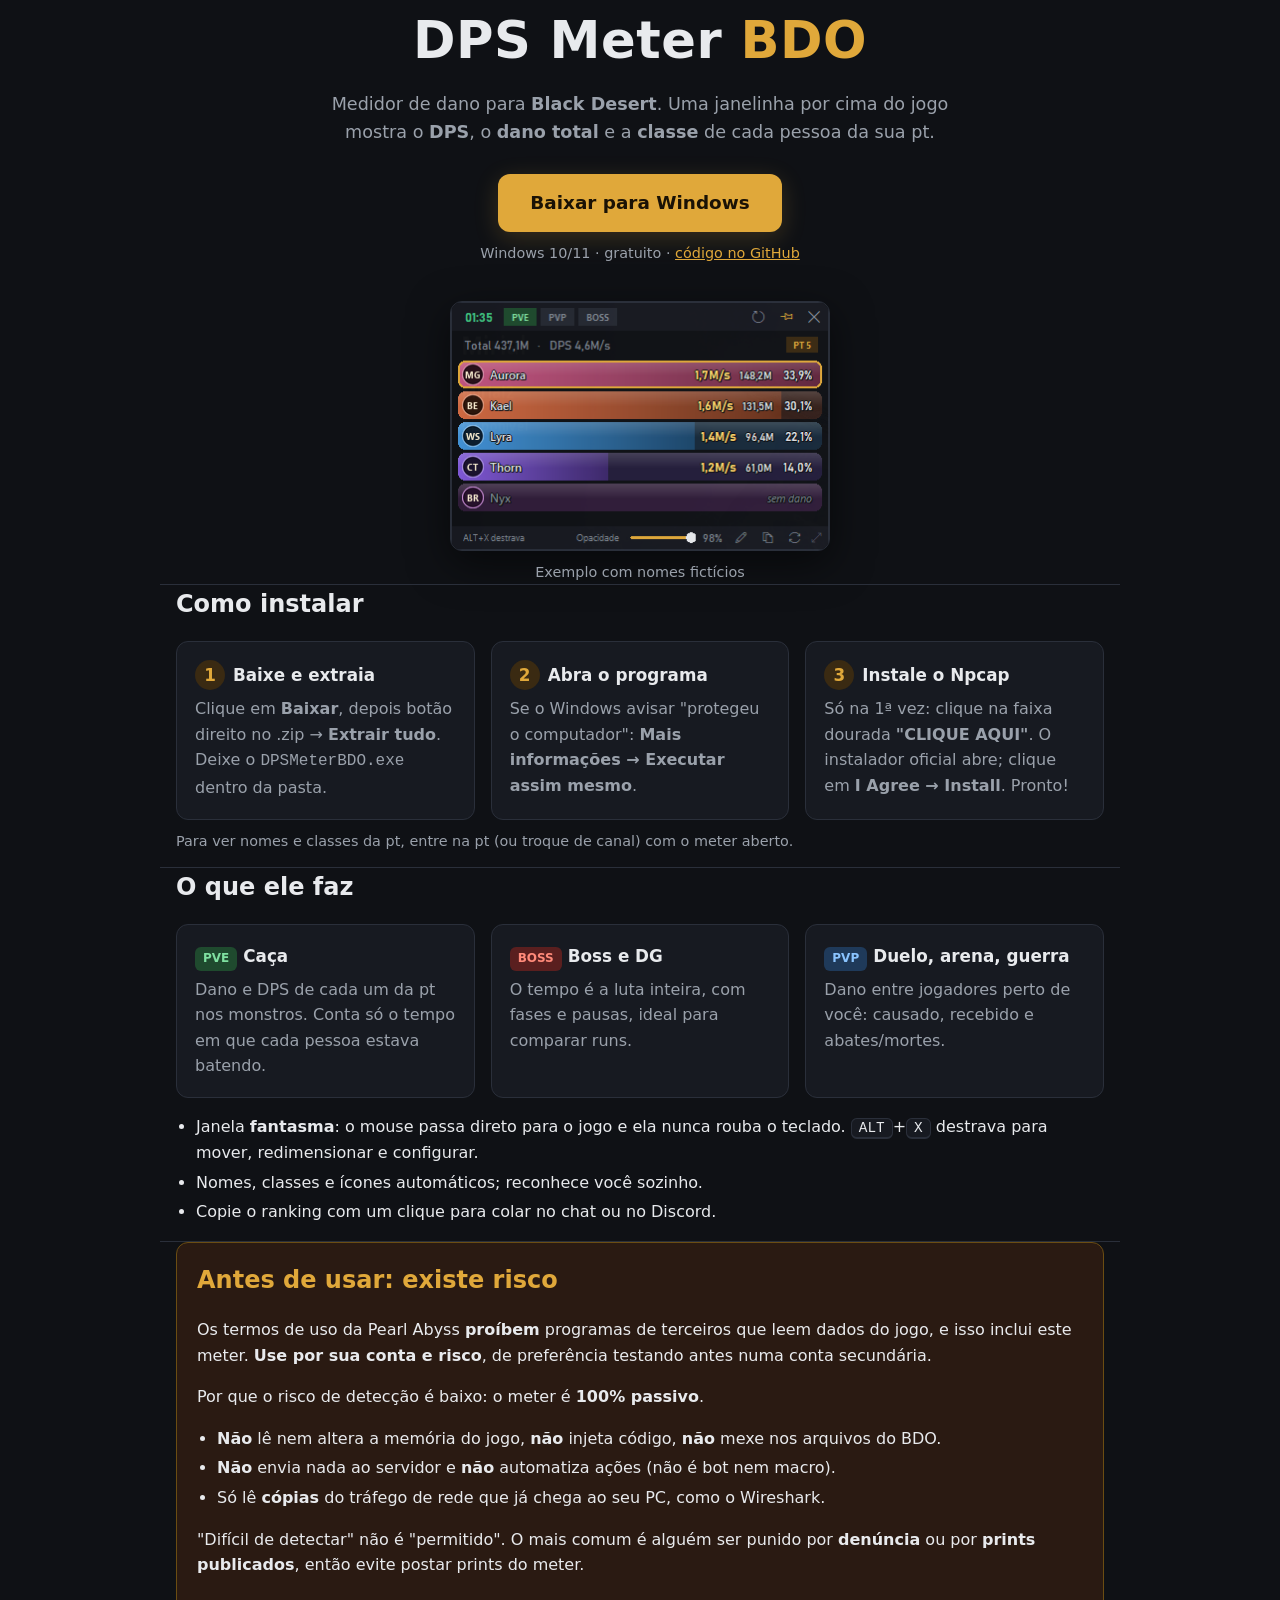
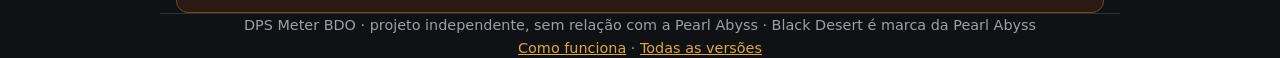
==== docs/index.html @ 796b8f1c "DPS Meter BDO: medidor de dano para Black Desert Meter passivo (só lê o tráfego de rede via Npcap) c" ====
<!doctype html>
<html lang="pt-BR">
<head>
<meta charset="utf-8">
<meta name="viewport" content="width=device-width, initial-scale=1">
<title>DPS Meter BDO</title>
<meta name="description" content="Medidor de dano (DPS meter) para Black Desert: veja o dano e o DPS de cada pessoa da sua pt.">
<style>
  :root {
    --bg: #0f1115; --panel: #171a21; --line: #2a2f3a; --fg: #e8eaed; --muted: #9aa1ab;
    --gold: #e0a83a; --gold-soft: #3a2a12; --red: #ff8a7a; --green: #7fe0a0; --blue: #8ac4ff;
  }
  * { box-sizing: border-box; }
  body { margin: 0; background: var(--bg); color: var(--fg); font: 16px/1.6 "Segoe UI", system-ui, sans-serif; }
  a { color: var(--gold); }
  .wrap { max-width: 960px; margin: 0 auto; padding: 0 16px; }
  header { padding: 56px 0 32px; text-align: center; }
  h1 { font-size: clamp(2rem, 6vw, 3.2rem); margin: 0 0 8px; letter-spacing: .5px; }
  h1 span { color: var(--gold); }
  .tag { color: var(--muted); font-size: 1.1rem; margin: 0 auto 28px; max-width: 620px; }
  .btn { display: inline-block; background: var(--gold); color: #1a1205; font-weight: 700; font-size: 1.15rem;
         padding: 14px 32px; border-radius: 12px; text-decoration: none; box-shadow: 0 6px 24px #e0a83a33; }
  .btn:hover { filter: brightness(1.08); }
  .small { color: var(--muted); font-size: .9rem; margin-top: 10px; }
  .shot { display: block; margin: 36px auto 0; max-width: 100%; border-radius: 12px;
          border: 1px solid var(--line); box-shadow: 0 12px 40px #0008; }
  section { padding: 36px 0; border-top: 1px solid var(--line); }
  h2 { font-size: 1.5rem; margin: 0 0 18px; }
  .steps { display: grid; grid-template-columns: repeat(auto-fit, minmax(240px, 1fr)); gap: 16px; }
  .card { background: var(--panel); border: 1px solid var(--line); border-radius: 12px; padding: 18px; }
  .card b.n { display: inline-grid; place-items: center; width: 30px; height: 30px; border-radius: 50%;
              background: var(--gold-soft); color: var(--gold); margin-right: 8px; }
  .card h3 { margin: 0 0 6px; font-size: 1.05rem; }
  .card p { margin: 0; color: var(--muted); }
  .pill { display: inline-block; font-size: .75rem; font-weight: 700; padding: 2px 8px; border-radius: 6px; margin-right: 6px; }
  .pve { background: #1f4a2e; color: var(--green); } .pvp { background: #1f3a5a; color: var(--blue); }
  .boss { background: #5a1f1f; color: var(--red); }
  .warn { background: #2a1a12; border: 1px solid #6b4d12; border-radius: 12px; padding: 18px 20px; }
  .warn h2 { color: var(--gold); }
  ul { padding-left: 20px; } li { margin: 4px 0; }
  kbd { background: var(--panel); border: 1px solid var(--line); border-bottom-width: 2px; border-radius: 6px;
        padding: 1px 7px; font-size: .9em; }
  footer { padding: 28px 0 48px; color: var(--muted); font-size: .9rem; text-align: center; border-top: 1px solid var(--line); }
</style>
</head>
<body>
<header class="wrap">
  <h1>DPS Meter <span>BDO</span></h1>
  <p class="tag">Medidor de dano para <b>Black Desert</b>. Uma janelinha por cima do jogo mostra o
    <b>DPS</b>, o <b>dano total</b> e a <b>classe</b> de cada pessoa da sua pt.</p>
  <a class="btn" href="https://github.com/Lucas-Amaralz/DPS-Meter-BDO/releases/latest/download/DPS-Meter-BDO.zip">Baixar para Windows</a>
  <div class="small">Windows 10/11 · gratuito · <a href="https://github.com/Lucas-Amaralz/DPS-Meter-BDO">código no GitHub</a></div>
  <img class="shot" src="img/meter.png" alt="Janela do DPS Meter BDO com o dano de cada jogador (exemplo)" width="380" height="250">
  <div class="small">Exemplo com nomes fictícios</div>
</header>

<section class="wrap">
  <h2>Como instalar</h2>
  <div class="steps">
    <div class="card"><h3><b class="n">1</b>Baixe e extraia</h3>
      <p>Clique em <b>Baixar</b>, depois botão direito no .zip → <b>Extrair tudo</b>. Deixe o
        <code>DPSMeterBDO.exe</code> dentro da pasta.</p></div>
    <div class="card"><h3><b class="n">2</b>Abra o programa</h3>
      <p>Se o Windows avisar "protegeu o computador": <b>Mais informações → Executar assim mesmo</b>.</p></div>
    <div class="card"><h3><b class="n">3</b>Instale o Npcap</h3>
      <p>Só na 1ª vez: clique na faixa dourada <b>"CLIQUE AQUI"</b>. O instalador oficial abre; clique em
        <b>I Agree → Install</b>. Pronto!</p></div>
  </div>
  <p class="small">Para ver nomes e classes da pt, entre na pt (ou troque de canal) com o meter aberto.</p>
</section>

<section class="wrap">
  <h2>O que ele faz</h2>
  <div class="steps">
    <div class="card"><h3><span class="pill pve">PVE</span>Caça</h3>
      <p>Dano e DPS de cada um da pt nos monstros. Conta só o tempo em que cada pessoa estava batendo.</p></div>
    <div class="card"><h3><span class="pill boss">BOSS</span>Boss e DG</h3>
      <p>O tempo é a luta inteira, com fases e pausas, ideal para comparar runs.</p></div>
    <div class="card"><h3><span class="pill pvp">PVP</span>Duelo, arena, guerra</h3>
      <p>Dano entre jogadores perto de você: causado, recebido e abates/mortes.</p></div>
  </div>
  <ul>
    <li>Janela <b>fantasma</b>: o mouse passa direto para o jogo e ela nunca rouba o teclado.
      <kbd>ALT</kbd>+<kbd>X</kbd> destrava para mover, redimensionar e configurar.</li>
    <li>Nomes, classes e ícones automáticos; reconhece você sozinho.</li>
    <li>Copie o ranking com um clique para colar no chat ou no Discord.</li>
  </ul>
</section>

<section class="wrap">
  <div class="warn">
    <h2>Antes de usar: existe risco</h2>
    <p>Os termos de uso da Pearl Abyss <b>proíbem</b> programas de terceiros que leem dados do jogo,
      e isso inclui este meter. <b>Use por sua conta e risco</b>, de preferência testando antes numa conta secundária.</p>
    <p>Por que o risco de detecção é baixo: o meter é <b>100% passivo</b>.</p>
    <ul>
      <li><b>Não</b> lê nem altera a memória do jogo, <b>não</b> injeta código, <b>não</b> mexe nos arquivos do BDO.</li>
      <li><b>Não</b> envia nada ao servidor e <b>não</b> automatiza ações (não é bot nem macro).</li>
      <li>Só lê <b>cópias</b> do tráfego de rede que já chega ao seu PC, como o Wireshark.</li>
    </ul>
    <p>"Difícil de detectar" não é "permitido". O mais comum é alguém ser punido por <b>denúncia</b> ou por
      <b>prints publicados</b>, então evite postar prints do meter.</p>
  </div>
</section>

<footer class="wrap">
  DPS Meter BDO · projeto independente, sem relação com a Pearl Abyss · Black Desert é marca da Pearl Abyss<br>
  <a href="https://github.com/Lucas-Amaralz/DPS-Meter-BDO#como-funciona-o-que-foi-feito-passo-a-passo">Como funciona</a> ·
  <a href="https://github.com/Lucas-Amaralz/DPS-Meter-BDO/releases">Todas as versões</a>
</footer>
</body>
</html>
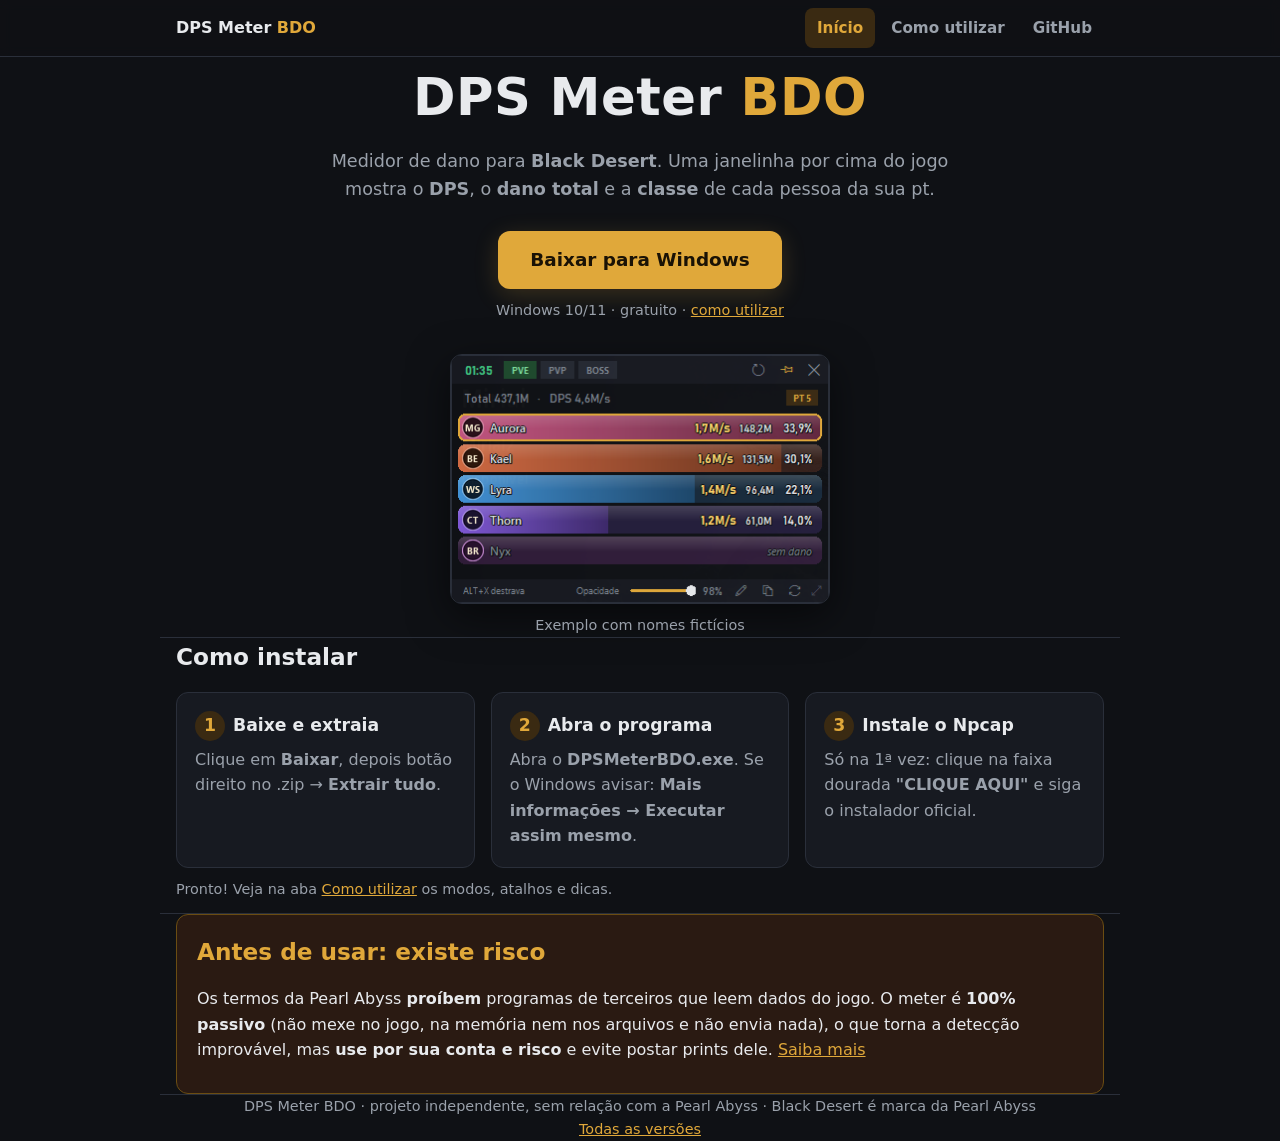
==== commit 0e31fa50: "Site: aba Como utilizar e página inicial mais limpa" ====
--- a/docs/index.html
+++ b/docs/index.html
@@ -5,107 +5,53 @@
 <meta name="viewport" content="width=device-width, initial-scale=1">
 <title>DPS Meter BDO</title>
 <meta name="description" content="Medidor de dano (DPS meter) para Black Desert: veja o dano e o DPS de cada pessoa da sua pt.">
-<style>
-  :root {
-    --bg: #0f1115; --panel: #171a21; --line: #2a2f3a; --fg: #e8eaed; --muted: #9aa1ab;
-    --gold: #e0a83a; --gold-soft: #3a2a12; --red: #ff8a7a; --green: #7fe0a0; --blue: #8ac4ff;
-  }
-  * { box-sizing: border-box; }
-  body { margin: 0; background: var(--bg); color: var(--fg); font: 16px/1.6 "Segoe UI", system-ui, sans-serif; }
-  a { color: var(--gold); }
-  .wrap { max-width: 960px; margin: 0 auto; padding: 0 16px; }
-  header { padding: 56px 0 32px; text-align: center; }
-  h1 { font-size: clamp(2rem, 6vw, 3.2rem); margin: 0 0 8px; letter-spacing: .5px; }
-  h1 span { color: var(--gold); }
-  .tag { color: var(--muted); font-size: 1.1rem; margin: 0 auto 28px; max-width: 620px; }
-  .btn { display: inline-block; background: var(--gold); color: #1a1205; font-weight: 700; font-size: 1.15rem;
-         padding: 14px 32px; border-radius: 12px; text-decoration: none; box-shadow: 0 6px 24px #e0a83a33; }
-  .btn:hover { filter: brightness(1.08); }
-  .small { color: var(--muted); font-size: .9rem; margin-top: 10px; }
-  .shot { display: block; margin: 36px auto 0; max-width: 100%; border-radius: 12px;
-          border: 1px solid var(--line); box-shadow: 0 12px 40px #0008; }
-  section { padding: 36px 0; border-top: 1px solid var(--line); }
-  h2 { font-size: 1.5rem; margin: 0 0 18px; }
-  .steps { display: grid; grid-template-columns: repeat(auto-fit, minmax(240px, 1fr)); gap: 16px; }
-  .card { background: var(--panel); border: 1px solid var(--line); border-radius: 12px; padding: 18px; }
-  .card b.n { display: inline-grid; place-items: center; width: 30px; height: 30px; border-radius: 50%;
-              background: var(--gold-soft); color: var(--gold); margin-right: 8px; }
-  .card h3 { margin: 0 0 6px; font-size: 1.05rem; }
-  .card p { margin: 0; color: var(--muted); }
-  .pill { display: inline-block; font-size: .75rem; font-weight: 700; padding: 2px 8px; border-radius: 6px; margin-right: 6px; }
-  .pve { background: #1f4a2e; color: var(--green); } .pvp { background: #1f3a5a; color: var(--blue); }
-  .boss { background: #5a1f1f; color: var(--red); }
-  .warn { background: #2a1a12; border: 1px solid #6b4d12; border-radius: 12px; padding: 18px 20px; }
-  .warn h2 { color: var(--gold); }
-  ul { padding-left: 20px; } li { margin: 4px 0; }
-  kbd { background: var(--panel); border: 1px solid var(--line); border-bottom-width: 2px; border-radius: 6px;
-        padding: 1px 7px; font-size: .9em; }
-  footer { padding: 28px 0 48px; color: var(--muted); font-size: .9rem; text-align: center; border-top: 1px solid var(--line); }
-</style>
+<link rel="stylesheet" href="style.css">
 </head>
 <body>
+<nav>
+  <div class="wrap">
+    <a class="brand" href="./">DPS Meter <span>BDO</span></a>
+    <a class="tab active" href="./">Início</a>
+    <a class="tab" href="como-usar.html">Como utilizar</a>
+    <a class="tab" href="https://github.com/Lucas-Amaralz/DPS-Meter-BDO">GitHub</a>
+  </div>
+</nav>
+
 <header class="wrap">
   <h1>DPS Meter <span>BDO</span></h1>
   <p class="tag">Medidor de dano para <b>Black Desert</b>. Uma janelinha por cima do jogo mostra o
     <b>DPS</b>, o <b>dano total</b> e a <b>classe</b> de cada pessoa da sua pt.</p>
   <a class="btn" href="https://github.com/Lucas-Amaralz/DPS-Meter-BDO/releases/latest/download/DPS-Meter-BDO.zip">Baixar para Windows</a>
-  <div class="small">Windows 10/11 · gratuito · <a href="https://github.com/Lucas-Amaralz/DPS-Meter-BDO">código no GitHub</a></div>
+  <div class="small">Windows 10/11 · gratuito · <a href="como-usar.html">como utilizar</a></div>
   <img class="shot" src="img/meter.png" alt="Janela do DPS Meter BDO com o dano de cada jogador (exemplo)" width="380" height="250">
   <div class="small">Exemplo com nomes fictícios</div>
 </header>
 
 <section class="wrap">
   <h2>Como instalar</h2>
-  <div class="steps">
+  <div class="grid">
     <div class="card"><h3><b class="n">1</b>Baixe e extraia</h3>
-      <p>Clique em <b>Baixar</b>, depois botão direito no .zip → <b>Extrair tudo</b>. Deixe o
-        <code>DPSMeterBDO.exe</code> dentro da pasta.</p></div>
+      <p>Clique em <b>Baixar</b>, depois botão direito no .zip → <b>Extrair tudo</b>.</p></div>
     <div class="card"><h3><b class="n">2</b>Abra o programa</h3>
-      <p>Se o Windows avisar "protegeu o computador": <b>Mais informações → Executar assim mesmo</b>.</p></div>
+      <p>Abra o <b>DPSMeterBDO.exe</b>. Se o Windows avisar: <b>Mais informações → Executar assim mesmo</b>.</p></div>
     <div class="card"><h3><b class="n">3</b>Instale o Npcap</h3>
-      <p>Só na 1ª vez: clique na faixa dourada <b>"CLIQUE AQUI"</b>. O instalador oficial abre; clique em
-        <b>I Agree → Install</b>. Pronto!</p></div>
+      <p>Só na 1ª vez: clique na faixa dourada <b>"CLIQUE AQUI"</b> e siga o instalador oficial.</p></div>
   </div>
-  <p class="small">Para ver nomes e classes da pt, entre na pt (ou troque de canal) com o meter aberto.</p>
-</section>
-
-<section class="wrap">
-  <h2>O que ele faz</h2>
-  <div class="steps">
-    <div class="card"><h3><span class="pill pve">PVE</span>Caça</h3>
-      <p>Dano e DPS de cada um da pt nos monstros. Conta só o tempo em que cada pessoa estava batendo.</p></div>
-    <div class="card"><h3><span class="pill boss">BOSS</span>Boss e DG</h3>
-      <p>O tempo é a luta inteira, com fases e pausas, ideal para comparar runs.</p></div>
-    <div class="card"><h3><span class="pill pvp">PVP</span>Duelo, arena, guerra</h3>
-      <p>Dano entre jogadores perto de você: causado, recebido e abates/mortes.</p></div>
-  </div>
-  <ul>
-    <li>Janela <b>fantasma</b>: o mouse passa direto para o jogo e ela nunca rouba o teclado.
-      <kbd>ALT</kbd>+<kbd>X</kbd> destrava para mover, redimensionar e configurar.</li>
-    <li>Nomes, classes e ícones automáticos; reconhece você sozinho.</li>
-    <li>Copie o ranking com um clique para colar no chat ou no Discord.</li>
-  </ul>
+  <p class="small">Pronto! Veja na aba <a href="como-usar.html">Como utilizar</a> os modos, atalhos e dicas.</p>
 </section>
 
 <section class="wrap">
   <div class="warn">
     <h2>Antes de usar: existe risco</h2>
-    <p>Os termos de uso da Pearl Abyss <b>proíbem</b> programas de terceiros que leem dados do jogo,
-      e isso inclui este meter. <b>Use por sua conta e risco</b>, de preferência testando antes numa conta secundária.</p>
-    <p>Por que o risco de detecção é baixo: o meter é <b>100% passivo</b>.</p>
-    <ul>
-      <li><b>Não</b> lê nem altera a memória do jogo, <b>não</b> injeta código, <b>não</b> mexe nos arquivos do BDO.</li>
-      <li><b>Não</b> envia nada ao servidor e <b>não</b> automatiza ações (não é bot nem macro).</li>
-      <li>Só lê <b>cópias</b> do tráfego de rede que já chega ao seu PC, como o Wireshark.</li>
-    </ul>
-    <p>"Difícil de detectar" não é "permitido". O mais comum é alguém ser punido por <b>denúncia</b> ou por
-      <b>prints publicados</b>, então evite postar prints do meter.</p>
+    <p>Os termos da Pearl Abyss <b>proíbem</b> programas de terceiros que leem dados do jogo. O meter é
+      <b>100% passivo</b> (não mexe no jogo, na memória nem nos arquivos e não envia nada), o que torna a
+      detecção improvável, mas <b>use por sua conta e risco</b> e evite postar prints dele.
+      <a href="como-usar.html#riscos">Saiba mais</a></p>
   </div>
 </section>
 
 <footer class="wrap">
   DPS Meter BDO · projeto independente, sem relação com a Pearl Abyss · Black Desert é marca da Pearl Abyss<br>
-  <a href="https://github.com/Lucas-Amaralz/DPS-Meter-BDO#como-funciona-o-que-foi-feito-passo-a-passo">Como funciona</a> ·
   <a href="https://github.com/Lucas-Amaralz/DPS-Meter-BDO/releases">Todas as versões</a>
 </footer>
 </body>
--- a/docs/style.css
+++ b/docs/style.css
@@ -0,0 +1,76 @@
+:root {
+  --bg: #0f1115; --panel: #171a21; --line: #2a2f3a; --fg: #e8eaed; --muted: #9aa1ab;
+  --gold: #e0a83a; --gold-soft: #3a2a12; --red: #ff8a7a; --green: #7fe0a0; --blue: #8ac4ff;
+}
+* { box-sizing: border-box; }
+html { scroll-behavior: smooth; }
+html, body { overflow-x: hidden; }
+img { max-width: 100%; height: auto; }
+p, li, td, .card p { overflow-wrap: anywhere; }
+body { margin: 0; background: var(--bg); color: var(--fg); font: 16px/1.6 "Segoe UI", system-ui, sans-serif; }
+a { color: var(--gold); }
+.wrap { max-width: 960px; margin: 0 auto; padding: 0 16px; }
+
+/* Abas no topo */
+nav { position: sticky; top: 0; z-index: 10; background: #0f1115ee; backdrop-filter: blur(6px);
+      border-bottom: 1px solid var(--line); }
+nav .wrap { display: flex; align-items: center; gap: 4px; height: 56px; }
+nav .brand { font-weight: 700; color: var(--fg); text-decoration: none; margin-right: auto; white-space: nowrap; }
+nav .brand span { color: var(--gold); }
+nav .tab { color: var(--muted); text-decoration: none; padding: 8px 12px; border-radius: 8px; font-weight: 600;
+           font-size: .95rem; white-space: nowrap; }
+nav .tab:hover { color: var(--fg); background: var(--panel); }
+nav .tab.active { color: var(--gold); background: var(--gold-soft); }
+
+header { padding: 48px 0 28px; text-align: center; }
+h1 { font-size: clamp(2rem, 6vw, 3.2rem); margin: 0 0 8px; letter-spacing: .5px; }
+h1 span { color: var(--gold); }
+.tag { color: var(--muted); font-size: 1.1rem; margin: 0 auto 28px; max-width: 620px; }
+.btn { display: inline-block; background: var(--gold); color: #1a1205; font-weight: 700; font-size: 1.15rem;
+       padding: 14px 32px; border-radius: 12px; text-decoration: none; box-shadow: 0 6px 24px #e0a83a33; }
+.btn:hover { filter: brightness(1.08); }
+.small { color: var(--muted); font-size: .9rem; margin-top: 10px; }
+.shot { display: block; margin: 32px auto 0; width: 100%; max-width: 380px; height: auto; border-radius: 12px;
+        border: 1px solid var(--line); box-shadow: 0 12px 40px #0008; }
+
+section { padding: 32px 0; border-top: 1px solid var(--line); scroll-margin-top: 64px; }
+h2 { font-size: 1.45rem; margin: 0 0 16px; }
+h3 { font-size: 1.08rem; margin: 22px 0 8px; }
+p { margin: 0 0 12px; }
+.muted { color: var(--muted); }
+
+.grid { display: grid; grid-template-columns: repeat(auto-fit, minmax(min(240px, 100%), 1fr)); gap: 16px; }
+.card { background: var(--panel); border: 1px solid var(--line); border-radius: 12px; padding: 18px; }
+.card h3 { margin: 0 0 6px; }
+.card p { margin: 0; color: var(--muted); }
+.card b.n { display: inline-grid; place-items: center; width: 30px; height: 30px; border-radius: 50%;
+            background: var(--gold-soft); color: var(--gold); margin-right: 8px; }
+
+.pill { display: inline-block; font-size: .75rem; font-weight: 700; padding: 2px 8px; border-radius: 6px; margin-right: 6px; }
+.pve { background: #1f4a2e; color: var(--green); } .pvp { background: #1f3a5a; color: var(--blue); }
+.boss { background: #5a1f1f; color: var(--red); }
+
+.warn { background: #2a1a12; border: 1px solid #6b4d12; border-radius: 12px; padding: 18px 20px; }
+.warn h2 { color: var(--gold); }
+
+ul { padding-left: 20px; margin: 0 0 12px; } li { margin: 4px 0; }
+kbd { background: var(--panel); border: 1px solid var(--line); border-bottom-width: 2px; border-radius: 6px;
+      padding: 1px 7px; font-size: .9em; white-space: nowrap; }
+table { width: 100%; border-collapse: collapse; margin: 0 0 12px; }
+th, td { text-align: left; padding: 8px 10px; border-bottom: 1px solid var(--line); vertical-align: top; }
+th { color: var(--muted); font-weight: 600; font-size: .9rem; }
+.toc { display: flex; flex-wrap: wrap; gap: 8px; margin: 0 0 8px; }
+.toc a { background: var(--panel); border: 1px solid var(--line); border-radius: 8px; padding: 4px 10px;
+         text-decoration: none; color: var(--fg); font-size: .9rem; }
+.toc a:hover { border-color: var(--gold); }
+details { background: var(--panel); border: 1px solid var(--line); border-radius: 10px; padding: 10px 14px; margin: 0 0 10px; }
+summary { cursor: pointer; font-weight: 600; }
+details p { margin: 8px 0 0; color: var(--muted); }
+
+footer { padding: 28px 0 48px; color: var(--muted); font-size: .9rem; text-align: center; border-top: 1px solid var(--line); }
+
+@media (max-width: 520px) {
+  nav .brand { display: none; }
+  nav .wrap { justify-content: center; }
+  th, td { padding: 6px; font-size: .92rem; }
+}
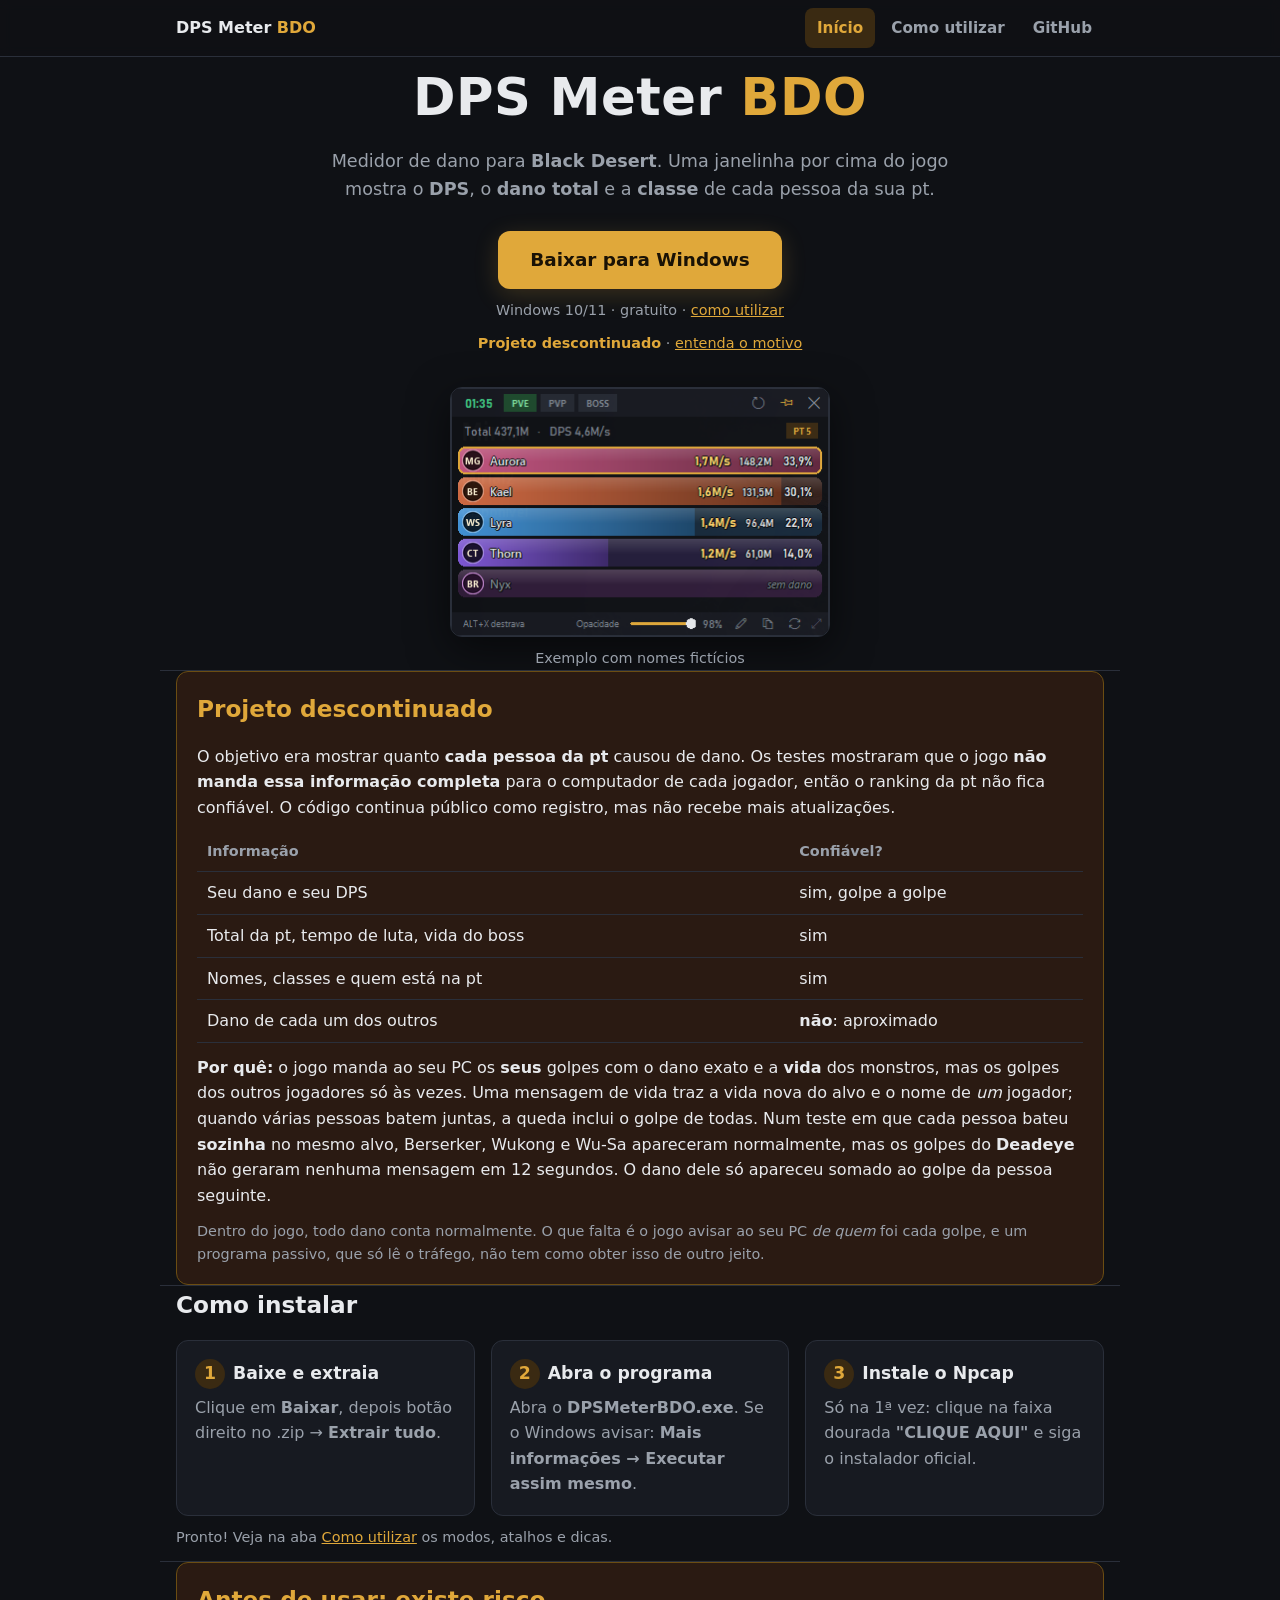
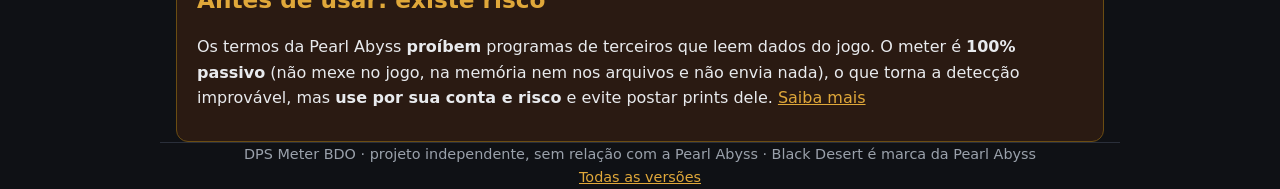
==== commit 849604fa: "Explica por que o projeto foi descontinuado" ====
--- a/docs/index.html
+++ b/docs/index.html
@@ -10,8 +10,8 @@
 <body>
 <nav>
   <div class="wrap">
-    <a class="brand" href="./">DPS Meter <span>BDO</span></a>
-    <a class="tab active" href="./">Início</a>
+    <a class="brand" href="index.html">DPS Meter <span>BDO</span></a>
+    <a class="tab active" href="index.html">Início</a>
     <a class="tab" href="como-usar.html">Como utilizar</a>
     <a class="tab" href="https://github.com/Lucas-Amaralz/DPS-Meter-BDO">GitHub</a>
   </div>
@@ -23,9 +23,34 @@
     <b>DPS</b>, o <b>dano total</b> e a <b>classe</b> de cada pessoa da sua pt.</p>
   <a class="btn" href="https://github.com/Lucas-Amaralz/DPS-Meter-BDO/releases/latest/download/DPS-Meter-BDO.zip">Baixar para Windows</a>
   <div class="small">Windows 10/11 · gratuito · <a href="como-usar.html">como utilizar</a></div>
+  <div class="small"><b style="color:var(--gold)">Projeto descontinuado</b> · <a href="#descontinuado">entenda o motivo</a></div>
   <img class="shot" src="img/meter.png" alt="Janela do DPS Meter BDO com o dano de cada jogador (exemplo)" width="380" height="250">
   <div class="small">Exemplo com nomes fictícios</div>
 </header>
+
+<section class="wrap" id="descontinuado">
+  <div class="warn">
+    <h2>Projeto descontinuado</h2>
+    <p>O objetivo era mostrar quanto <b>cada pessoa da pt</b> causou de dano. Os testes mostraram que o jogo
+      <b>não manda essa informação completa</b> para o computador de cada jogador, então o ranking da pt não fica
+      confiável. O código continua público como registro, mas não recebe mais atualizações.</p>
+    <table>
+      <tr><th>Informação</th><th>Confiável?</th></tr>
+      <tr><td>Seu dano e seu DPS</td><td>sim, golpe a golpe</td></tr>
+      <tr><td>Total da pt, tempo de luta, vida do boss</td><td>sim</td></tr>
+      <tr><td>Nomes, classes e quem está na pt</td><td>sim</td></tr>
+      <tr><td>Dano de cada um dos outros</td><td><b>não</b>: aproximado</td></tr>
+    </table>
+    <p><b>Por quê:</b> o jogo manda ao seu PC os <b>seus</b> golpes com o dano exato e a <b>vida</b> dos monstros,
+      mas os golpes dos outros jogadores só às vezes. Uma mensagem de vida traz a vida nova do alvo e o nome de
+      <i>um</i> jogador; quando várias pessoas batem juntas, a queda inclui o golpe de todas. Num teste em que cada
+      pessoa bateu <b>sozinha</b> no mesmo alvo, Berserker, Wukong e Wu-Sa apareceram normalmente, mas os golpes do
+      <b>Deadeye</b> não geraram nenhuma mensagem em 12 segundos. O dano dele só apareceu somado ao golpe da pessoa
+      seguinte.</p>
+    <p class="small" style="margin:0">Dentro do jogo, todo dano conta normalmente. O que falta é o jogo avisar ao seu PC
+      <i>de quem</i> foi cada golpe, e um programa passivo, que só lê o tráfego, não tem como obter isso de outro jeito.</p>
+  </div>
+</section>
 
 <section class="wrap">
   <h2>Como instalar</h2>
